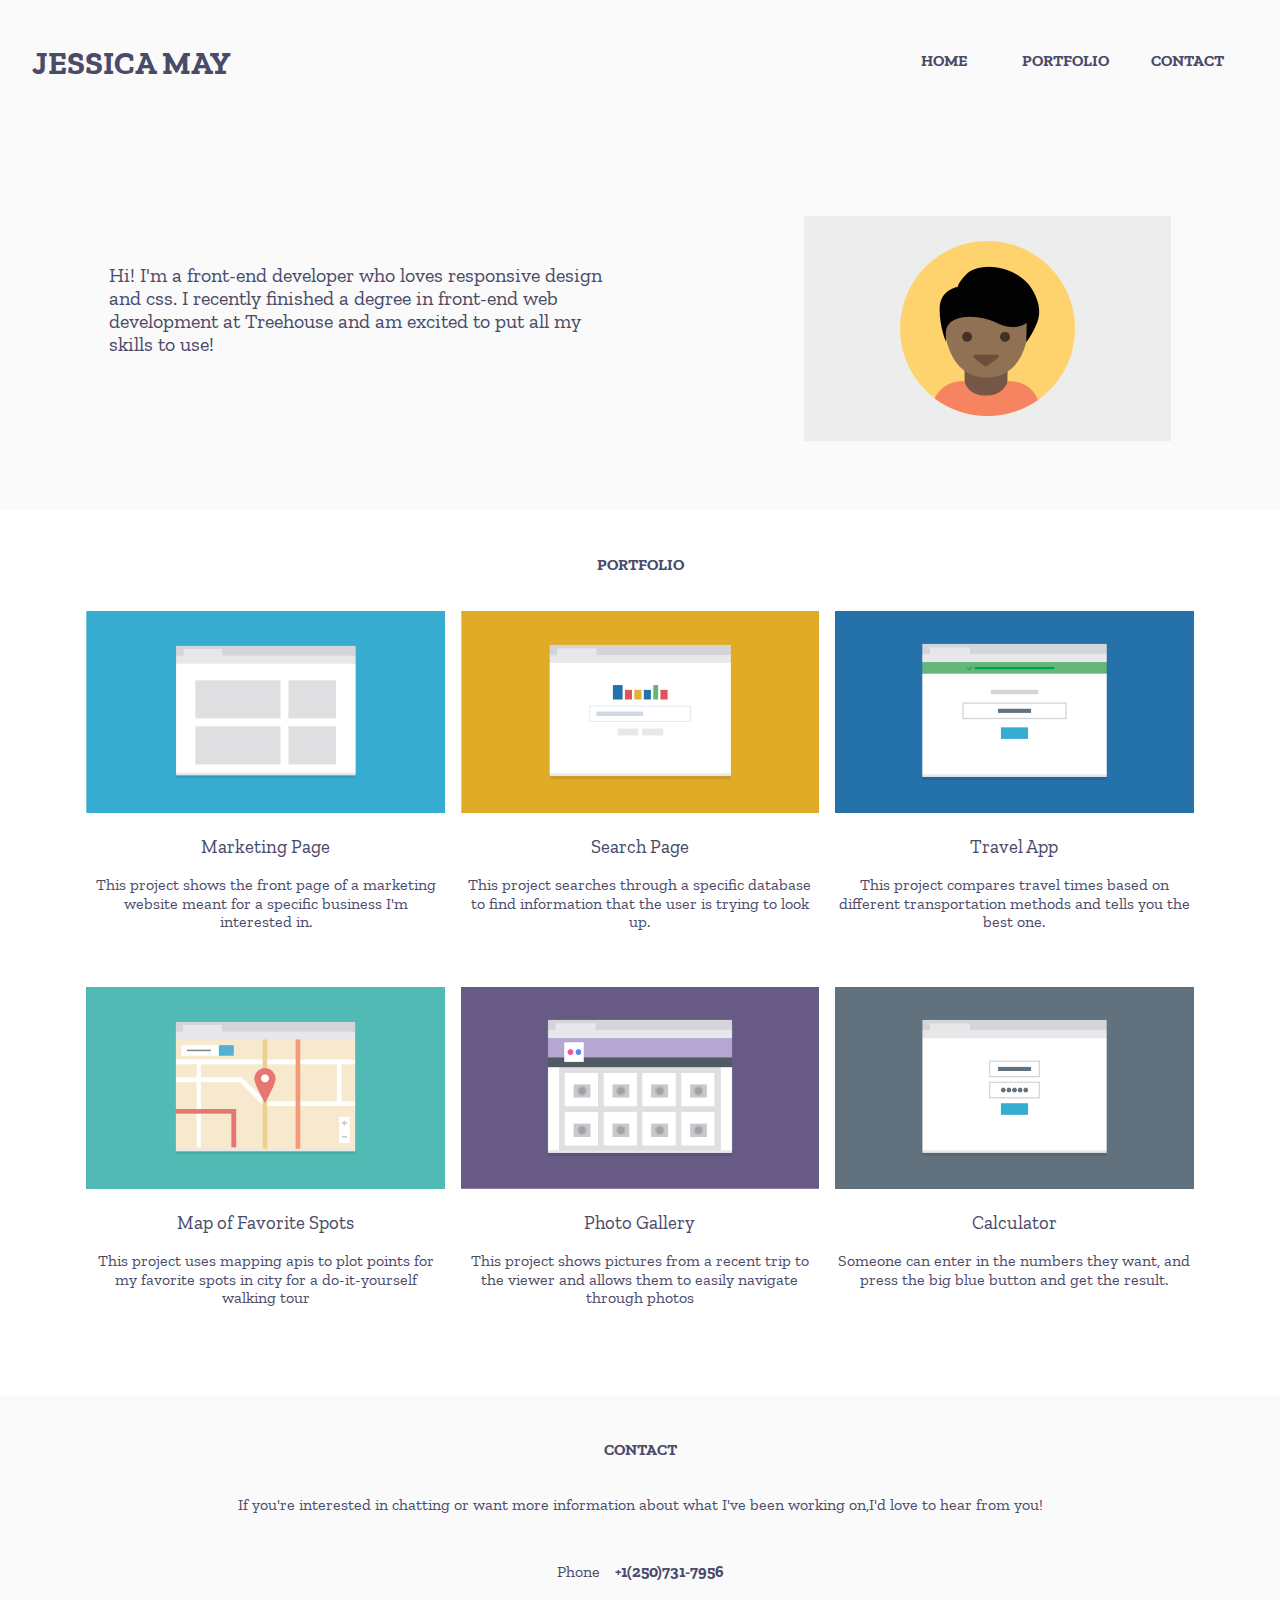
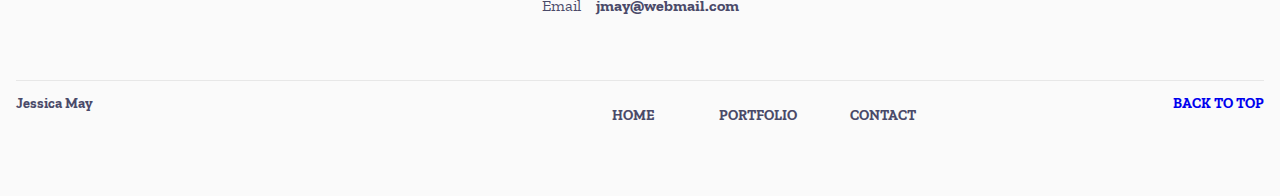
==== index.html @ b10a7ce7 "updated" ====
<!doctype html>
<html lang="en">
  <head>
    <title>Jessica's Portfolio</title>


    <meta charset="UTF-8" />
      <meta name="viewport" content="width=device-width,initial-scale=1" />

  <link rel="stylesheet" href="css/styles.css">
  <link rel="stylesheet" type="text/css" href="css/normalize.css" />
  <link rel="stylesheet" href="styles.css">
  <link rel="preconnect" href="https://fonts.gstatic.com">
  <link href="https://fonts.googleapis.com/css2?family=Zilla+Slab:wght@300&display=swap" rel="stylesheet">

</head>

<body>
      <header class="main-header">
    <h1 class="name">JESSICA MAY</h1>

    <nav>
      <ul class="nav">
        <li><a href="#">HOME</a></li>
        <li><a href="#portfolio">PORTFOLIO</a></li>
        <li><a href="#contact">CONTACT</a></li>
          </ul>
      </nav>


<section class="bio">
    <div class="image-container">
            <img src="images/responsive-layout-profile.png" class="profile-image" alt="profile">
</div>

      <p>Hi! I'm a front-end developer who loves responsive design
      and css. I recently finished a degree in front-end web development at
      Treehouse and am excited to put all my skills to use! </p>
</section>
</header>


<main id="portfolio">
      <h2>Portfolio</h2>


        <section>
          <img src="images/portfolio-1.png" alt="MockPhoto">
          <h3>Marketing Page</h3>
          <p>This project shows the front page of a marketing website meant
          for a specific business I'm interested in.
          </p>
        </section>

          <section>
          <img src="images/portfolio-2.png" alt="MockPhoto" class="portfolio2">
          <h3>Search Page</h3>
          <p>This project searches through a specific database to find information
            that the user is trying to look up.
          </p>
            </section>

          <section>
          <img src="images/portfolio-3.png" alt="MockPhoto" class="portfolio3">
          <h3>Travel App</h3>
          <p> This project compares travel times based on different transportation
            methods and tells you the best one.</p>
              </section>

          <section>
          <img src="images/portfolio-4.png" alt="MockPhoto" class="portfolio4">
          <h3>Map of Favorite Spots</h3>
          <p>This project uses mapping apis to plot points for my favorite spots in
            city for a do-it-yourself walking tour
          </p>
            </section>

            <section>
          <img src="images/portfolio-5.png" alt="MockPhoto" class="portfolio5">
          <h3>Photo Gallery</h3>
          <p>This project shows pictures from a recent trip to the viewer and allows
            them to easily navigate through photos</p>
              </section>


          <section>
          <img src="images/portfolio-6.png" alt="MockPhoto" class="portfolio6">
          <h3>Calculator</h3>
          <p>Someone can enter in the numbers they want, and press the big blue button
          and get the result.</p>
  </section>

</main>



<section id="contact">
  <h2>Contact</h2>
  <p>If you're interested in chatting or want more information about what I've
  been working on,I'd love to hear from you!</p>
  <ul class="contact">
    <li><span>Phone</span> +1(250)731-7956</li>
    <li><span>Email</span> jmay@webmail.com</li>
  </ul>
</section>

    <footer>
      <p>Jessica May</p>
      <nav>
        <ul class="nav2">
          <li><a href="#">HOME</a></li>
          <li><a href="#portfolio">PORTFOLIO</a></li>
          <li><a href="#contact">CONTACT</a></li>
            </ul>
        </nav>

      <p><a href="#top">Back to Top</a>
    </p>
  </footer>
  </body>
  </html>
---- css/styles.css ----
/* Base Styles / Mobile View */

*	{box-sizing: border-box;
	font-family: 'Zilla Slab', serif;
}

body {
	margin: auto;
  max-width: 100%;
	padding: 1.5rem 0 1.5rem 0;
	background: #fafafa;
	font-family: 'Zilla Slab', serif;
	color: #4a4a69;
	text-align: center;
}

a {
	text-decoration: none;
}

h1 {
	font-weight: bold;
}

h2 {
	padding-bottom: 1.5rem;
	text-transform: uppercase;
	font-size: 1rem;
}

h3 {
	font-weight: normal;
}

profile-image {
	max-width: 100%;
}

img		{
		max-width: 100%;
}

header {
	padding: 0 1rem 0 1rem;
}

nav ul {
	padding-left: 0;
	list-style: none;
}

nav li {
	margin-bottom: 6px;
	padding: 12px 0 12px 0;
	background: #fff;
	text-align: center;
	text-transform: uppercase;
	font-weight: bold;
}

nav a {
	color: #4a4a69;
}

.bio {

	text-align: center;
}

.bio img {
	max-width: 100%;
	align: center;
	padding-left: 1rem;
	padding-right: 1rem;
}

#portfolio {
	padding: 2rem 1rem 2rem 1rem;
	background: #fff;

}

#contact {
	padding: 2rem 1rem 2rem 1rem;
}

#contact ul {
	padding-left: 0;
	list-style: none;
}

#contact li {
	margin-bottom: 1rem;
	font-weight: bold;
}

#contact li span {
	padding-right: 12px;
	font-weight: normal;
}

footer {
	margin: 1rem;
	display: flex;
	justify-content: space-between;
	border-top: 1px solid #e7e7e7;
	font-size: .9rem;
	font-weight: bold;
}

footer a {
	text-transform: uppercase;
}

/* Tablet View */

@media (min-width: 768px) {

	header {
		padding: 0 2rem 0 2rem;
	}

	nav header	{
		padding: 2rem 2rem 2rem 2rem;
	}

	nav ul {
		display: flex;
		justify-content: center;
	}

	nav li {
		flex-basis: 20%;
		background: transparent;
	}

	.bio {

		display: flex;
		padding: 2rem 1rem 2rem 1rem;
		flex-direction: row-reverse;
		justify-content: space-between;
		text-align: left;
		font-size: 1.25rem;
	}

	.bio p {
		width: 50%;
			margin-top: 6rem;
		padding: 2rem 1rem 2rem 1rem;

	}

	.bio img {
		max-width: 100%%;
		margin: auto;
	padding: 2rem 1rem 2rem 1rem;

	}

	.image-container		{
										text-align: right;
										max-width: 450px;
										margin-top: 3rem;
										bottom-padding: 3rem;
	}

	#portfolio {
		display: flex;
		flex-wrap: wrap;
		justify-content: center;
	}

	#portfolio h2 {
		flex-basis: 100%;
	}

	#portfolio section {
		flex-basis: 48%;
		padding-bottom: 2.5rem;
		padding-right: .5rem;
	}

	#portfolio section:nth-of-type(even) {
		padding-right: 0;
		padding-left: .5rem;
	}

	#contact p {
		width: 65%;
		margin: 0 auto;
		padding-bottom: 2rem;
	}
}



@media (min-width: 1024px) {

	header {
		display: flex;
		flex-wrap: wrap;
		justify-content: space-between;
	}

	nav header	{
		padding: 2rem 2rem 2rem 2rem;
	}

	header h1, nav {
		flex-basis: 50%;
	}

	header h1 {
		text-align: left;
	}

	nav ul {
		justify-content: flex-end;
	}

	.bio {
		width: 90%;
		margin: 0 auto;
		padding-left: 0;
		padding-right: 0;
	}

	bio p	{
				max-width: 40%;
				margin-top: 6rem;
	}

	bio img
	{
		text-align: right;
	}

body	{

				display: flex;
				min-height: 100vh;
				flex-direction: column;
				width: 100vw;
				margin: 0 auto;
}

	#portfolio section, #portfolio section:nth-of-type(even) {
		flex-basis: 30%;
		padding-right: .5rem;
		padding-left: .5rem;
	}

.nav2	{
	text-align: right;
	flex: 1;    /* same as flex-grow: 1; */
	}


nav2 ul {
	display: flex;
	padding-left: 0;
	list-style: none;
}

nav2 li {
	margin-bottom: 6px;
	padding: 12px 0 12px 0;
	background: #fff;
	text-align: right;
	text-transform: uppercase;
	font-weight: bold;
}

/*help with the button and alignment of nav bar*/
#top 	{
					display: none;
}
}
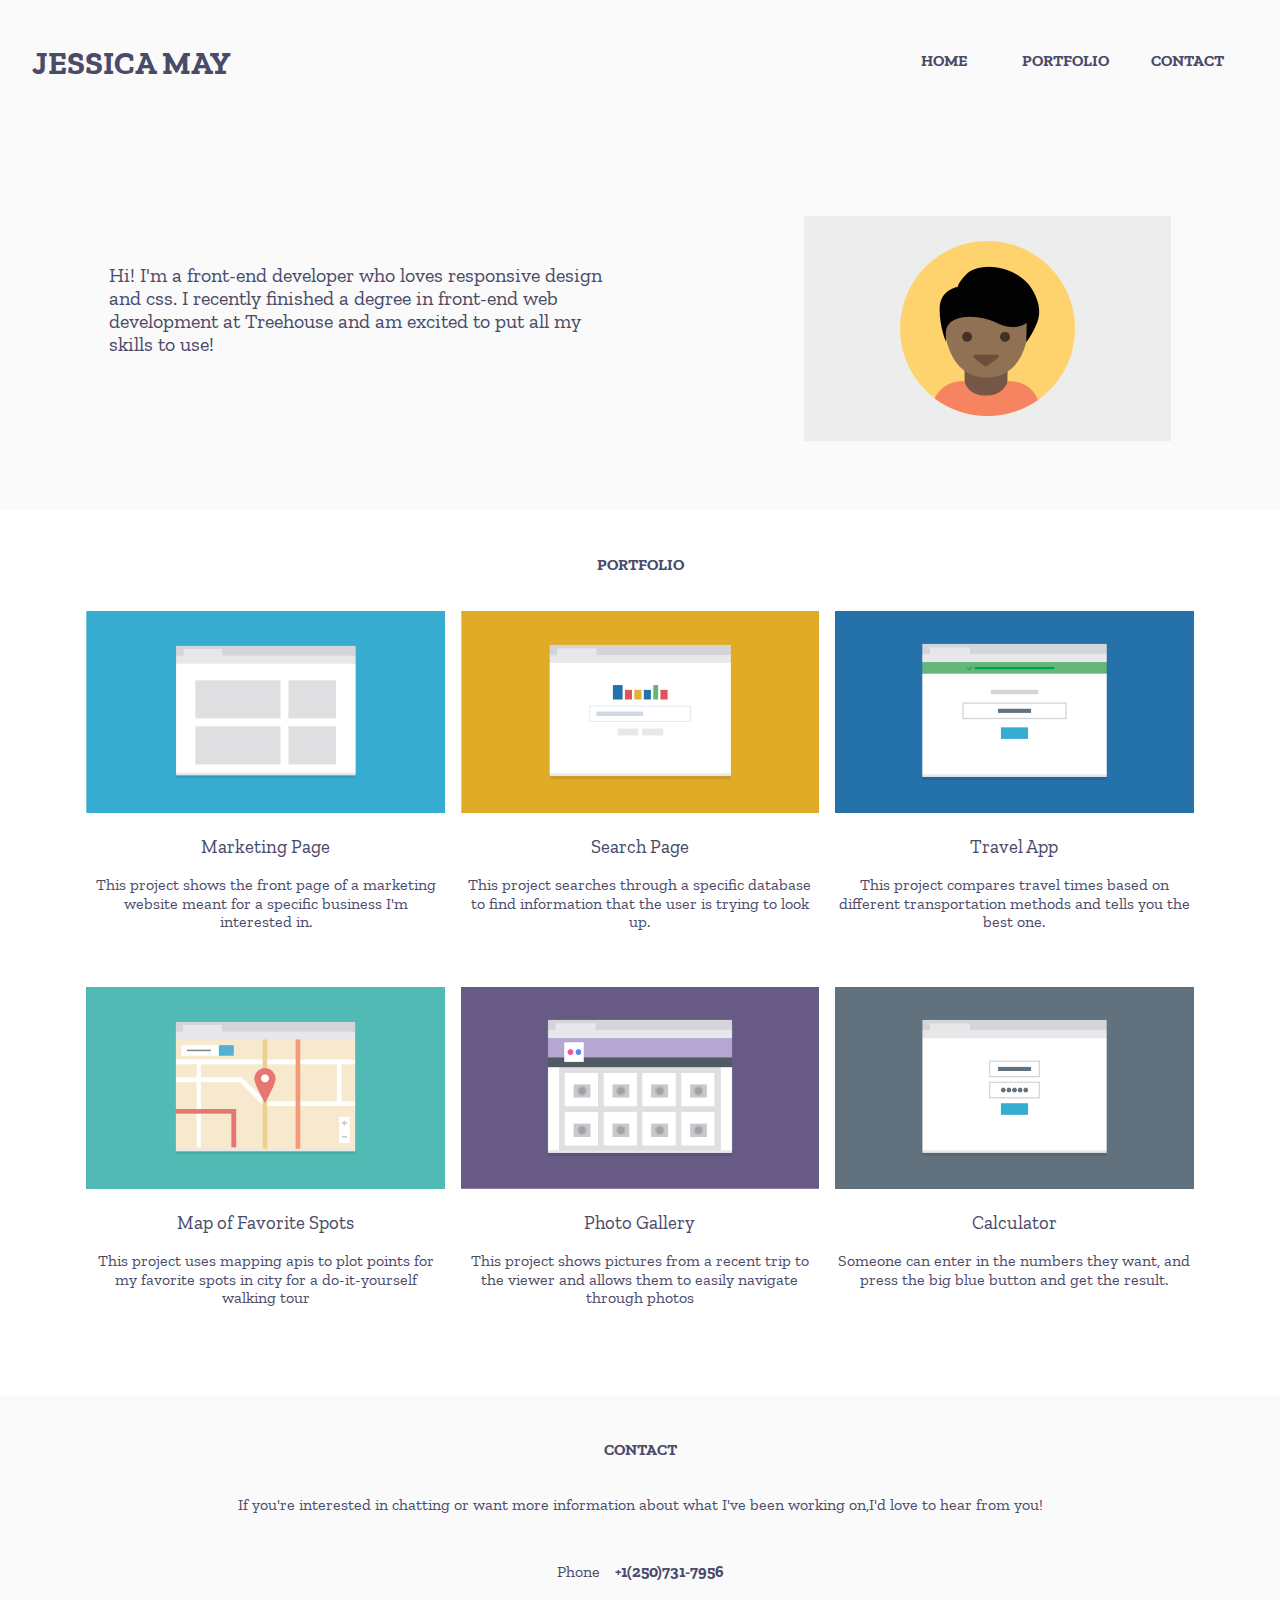
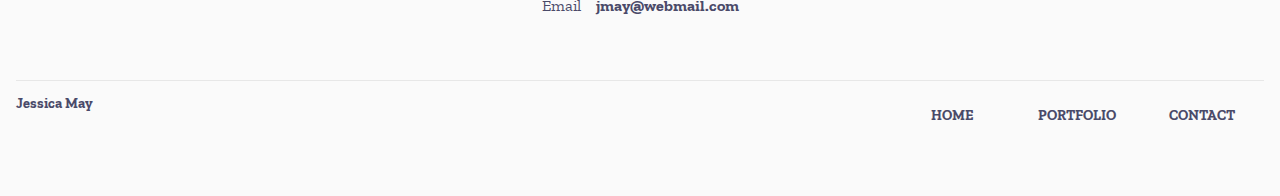
==== commit 61adff45: "Update index.html" ====
--- a/index.html
+++ b/index.html
@@ -114,7 +114,7 @@
             </ul>
         </nav>
 
-      <p><a href="#top">Back to Top</a>
+      <p id="top"><a href="#top">Back to Top</a>
     </p>
   </footer>
   </body>
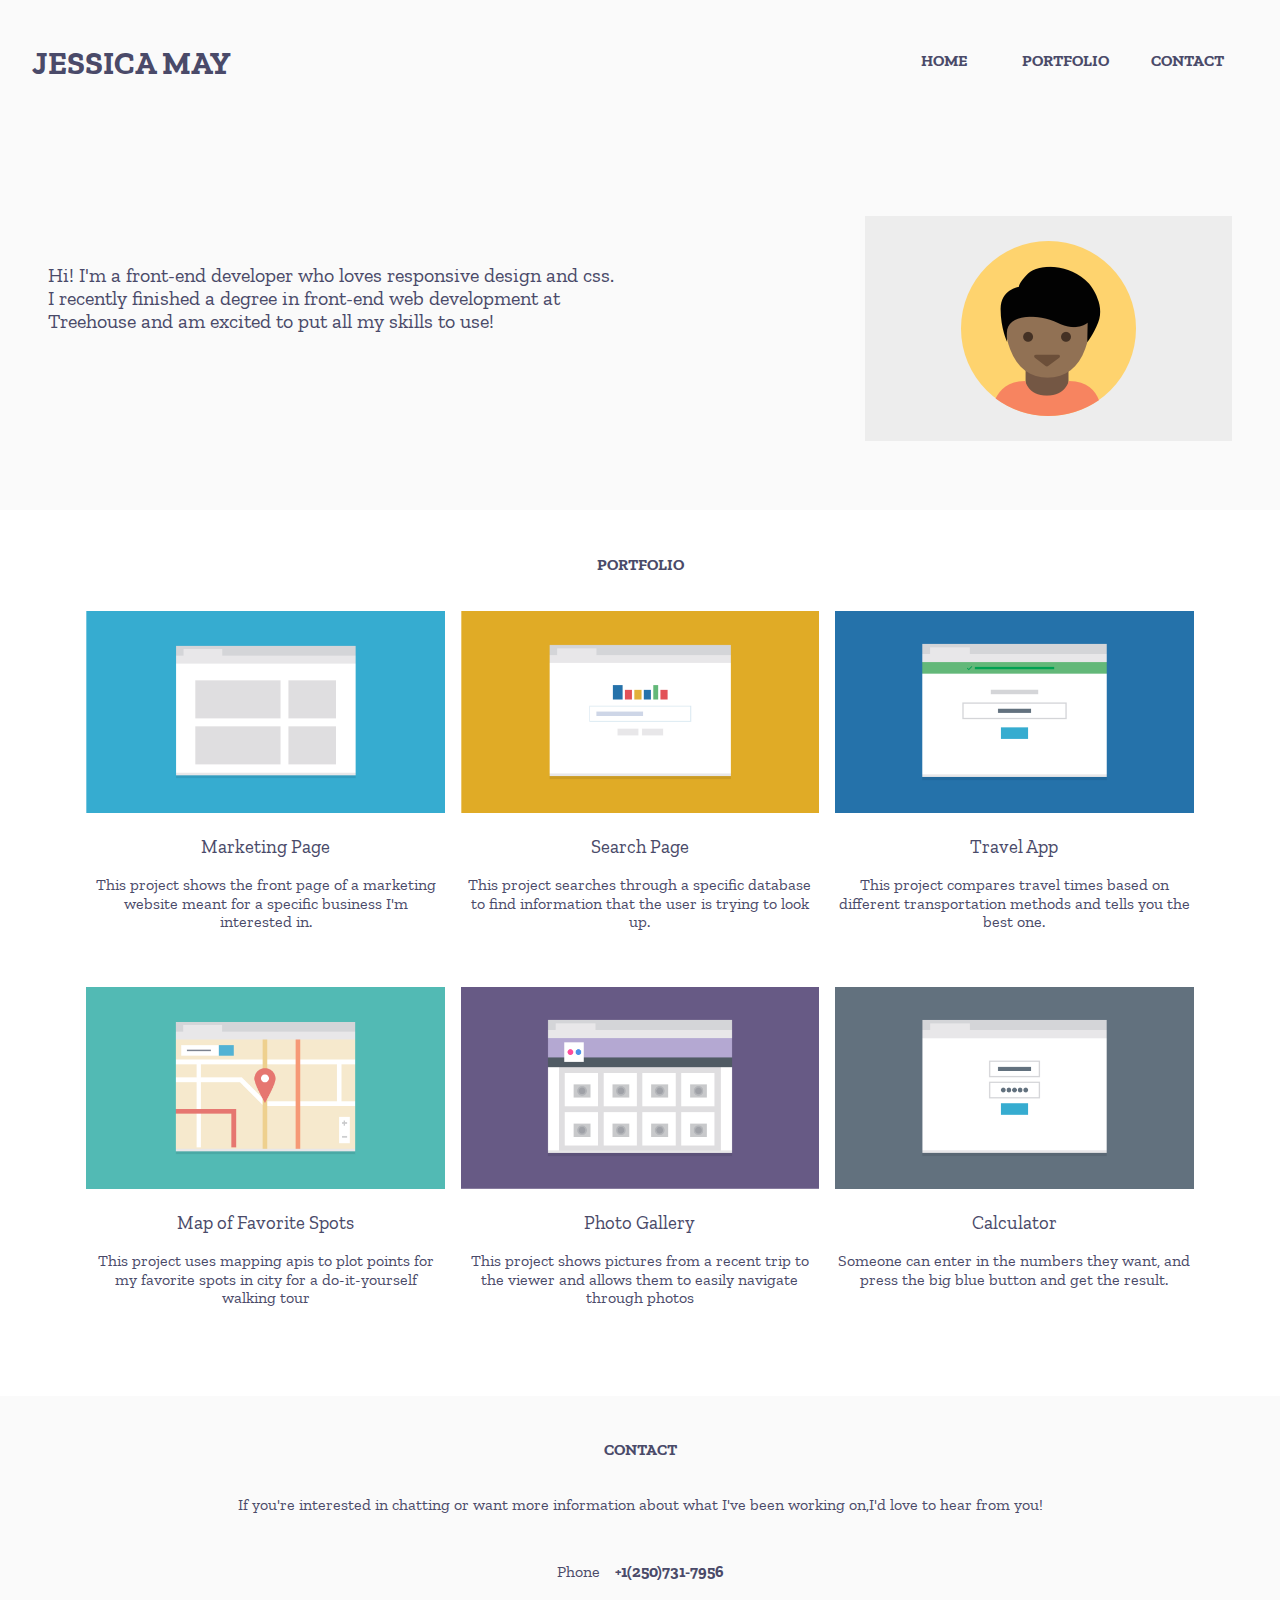
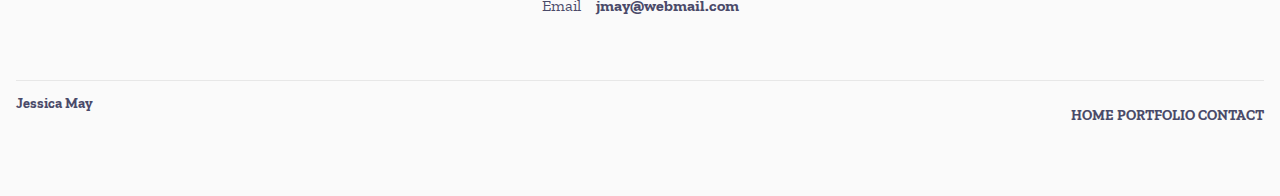
==== commit 03e3072f: "Updated" ====
--- a/index.html
+++ b/index.html
@@ -1,6 +1,7 @@
 <!doctype html>
 <html lang="en">
   <head>
+    <p id="top"></p>
     <title>Jessica's Portfolio</title>
 
 
--- a/css/styles.css
+++ b/css/styles.css
@@ -108,6 +108,10 @@
 	font-weight: bold;
 }
 
+.nav2 {
+	display: none;
+}
+
 footer a {
 	text-transform: uppercase;
 }
@@ -191,6 +195,17 @@
 		margin: 0 auto;
 		padding-bottom: 2rem;
 	}
+
+	#top {
+			display: none;
+		}
+
+		.nav2 {
+			display: block;
+		}
+		footer li {
+				display: inline-block;
+			}
 }
 
 
@@ -220,7 +235,6 @@
 	}
 
 	.bio {
-		width: 90%;
 		margin: 0 auto;
 		padding-left: 0;
 		padding-right: 0;
@@ -228,6 +242,7 @@
 
 	bio p	{
 				max-width: 40%;
+				padding-left: 0;
 				margin-top: 6rem;
 	}
 
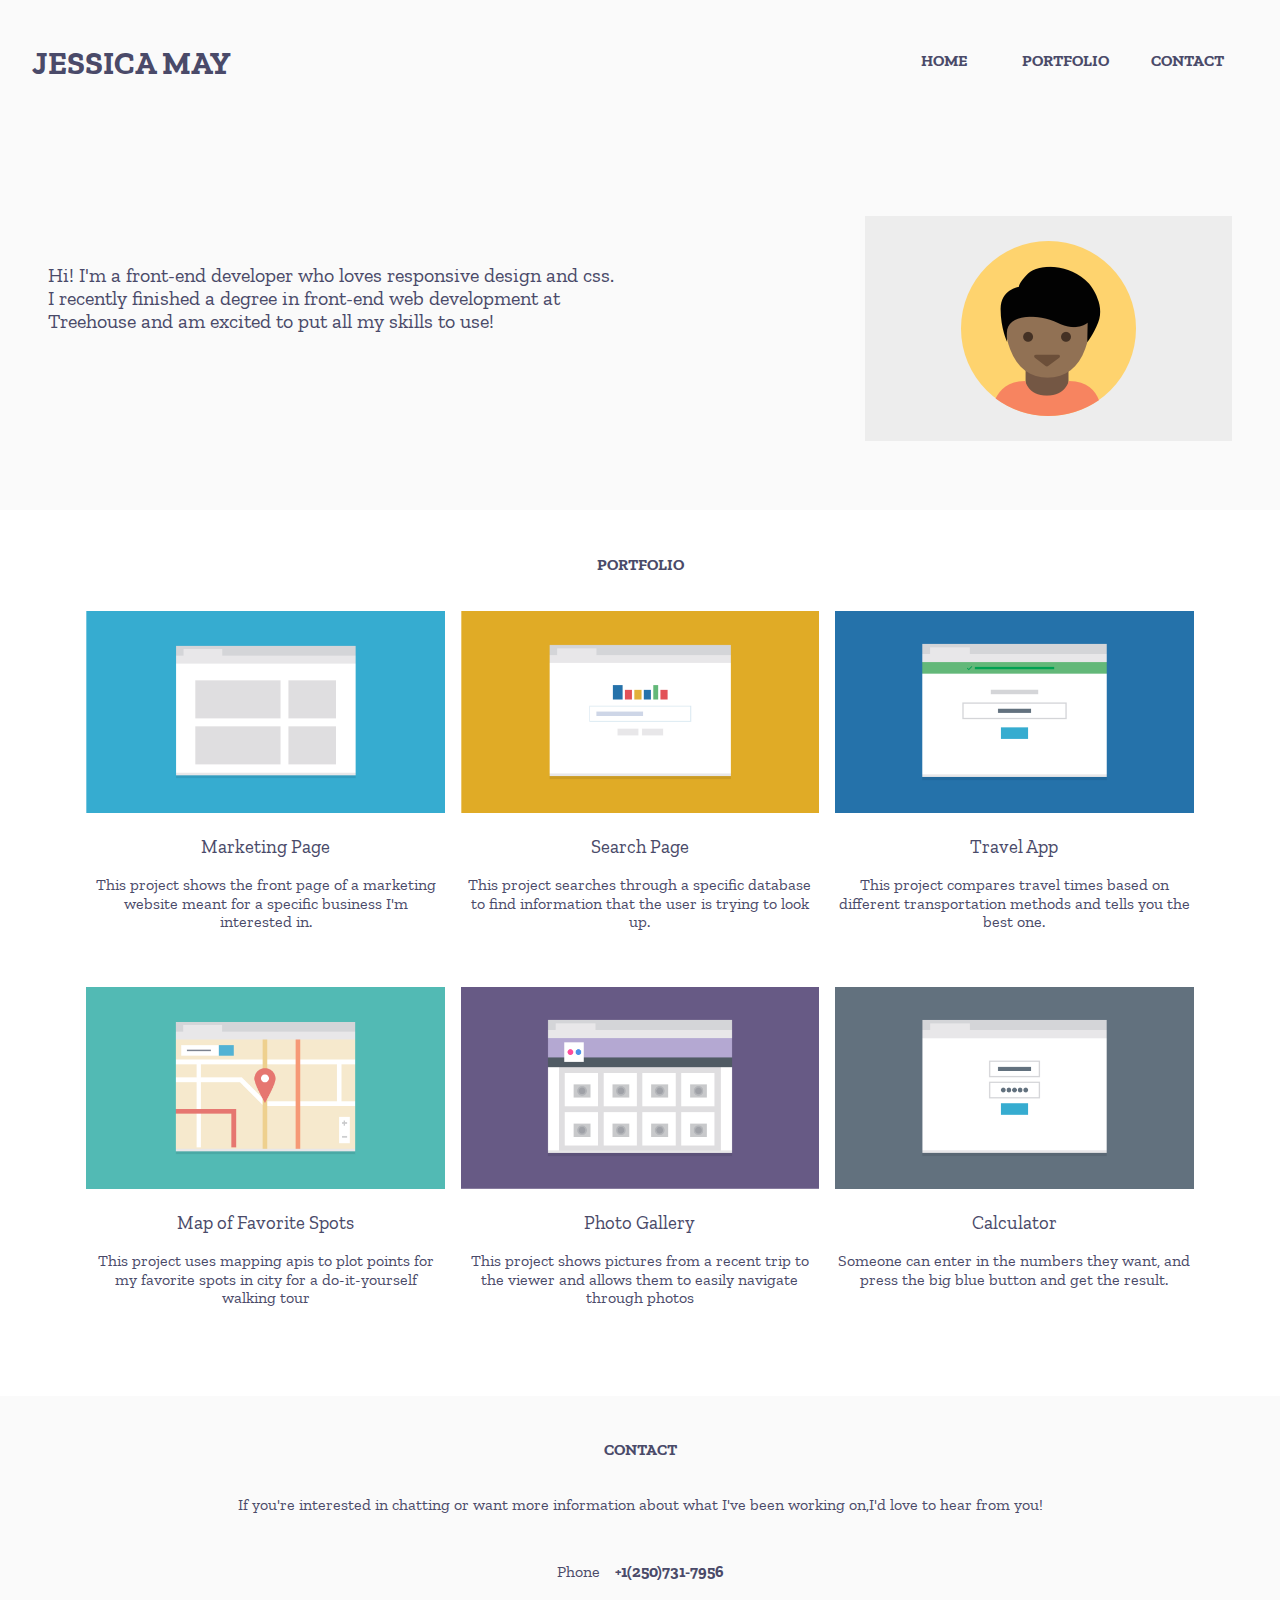
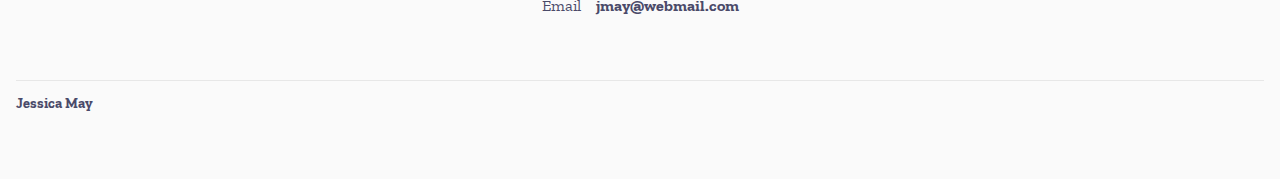
==== commit d9d0a96d: "updated" ====
--- a/index.html
+++ b/index.html
@@ -1,12 +1,11 @@
 <!doctype html>
 <html lang="en">
   <head>
-    <p id="top"></p>
-    <title>Jessica's Portfolio</title>
+      <title>Jessica's Portfolio</title>
 
+        <meta charset="UTF-8" />
 
-    <meta charset="UTF-8" />
-      <meta name="viewport" content="width=device-width,initial-scale=1" />
+        <meta name="viewport" content="width=device-width,initial-scale=1" />
 
   <link rel="stylesheet" href="css/styles.css">
   <link rel="stylesheet" type="text/css" href="css/normalize.css" />
@@ -15,10 +14,10 @@
   <link href="https://fonts.googleapis.com/css2?family=Zilla+Slab:wght@300&display=swap" rel="stylesheet">
 
 </head>
+<body>
 
-<body>
       <header class="main-header">
-    <h1 class="name">JESSICA MAY</h1>
+    <h1 id="top" class="name">JESSICA MAY</h1>
 
     <nav>
       <ul class="nav">
@@ -108,15 +107,15 @@
     <footer>
       <p>Jessica May</p>
       <nav>
-        <ul class="nav2">
+        <ul class="navi2" id="navi2">
           <li><a href="#">HOME</a></li>
           <li><a href="#portfolio">PORTFOLIO</a></li>
           <li><a href="#contact">CONTACT</a></li>
             </ul>
         </nav>
 
-      <p id="top"><a href="#top">Back to Top</a>
-    </p>
+    <p><a href="#top" id="top">Back to Top</a></p>
+
   </footer>
   </body>
   </html>
--- a/css/styles.css
+++ b/css/styles.css
@@ -69,7 +69,6 @@
 
 .bio img {
 	max-width: 100%;
-	align: center;
 	padding-left: 1rem;
 	padding-right: 1rem;
 }
@@ -108,7 +107,7 @@
 	font-weight: bold;
 }
 
-.nav2 {
+nav2 {
 	display: none;
 }
 
@@ -156,17 +155,14 @@
 	}
 
 	.bio img {
-		max-width: 100%%;
 		margin: auto;
-	padding: 2rem 1rem 2rem 1rem;
-
+		padding: 2rem 1rem 2rem 1rem;
 	}
 
 	.image-container		{
 										text-align: right;
 										max-width: 450px;
 										margin-top: 3rem;
-										bottom-padding: 3rem;
 	}
 
 	#portfolio {
@@ -196,16 +192,17 @@
 		padding-bottom: 2rem;
 	}
 
-	#top {
-			display: none;
-		}
-
-		.nav2 {
+		ul nav2 {
 			display: block;
 		}
-		footer li {
-				display: inline-block;
-			}
+		footer a	{
+				display: none;
+		}
+		footer nav	{
+				display: block;
+		}
+
+
 }
 
 
@@ -266,8 +263,9 @@
 		padding-left: .5rem;
 	}
 
-.nav2	{
+nav2	{
 	text-align: right;
+	display: block;
 	flex: 1;    /* same as flex-grow: 1; */
 	}
 
@@ -288,7 +286,9 @@
 }
 
 /*help with the button and alignment of nav bar*/
-#top 	{
-					display: none;
-}
-}
+
+}
+
+
+/*Fix button issue------*/
+<p><a href="#">Back to Top</a></p>
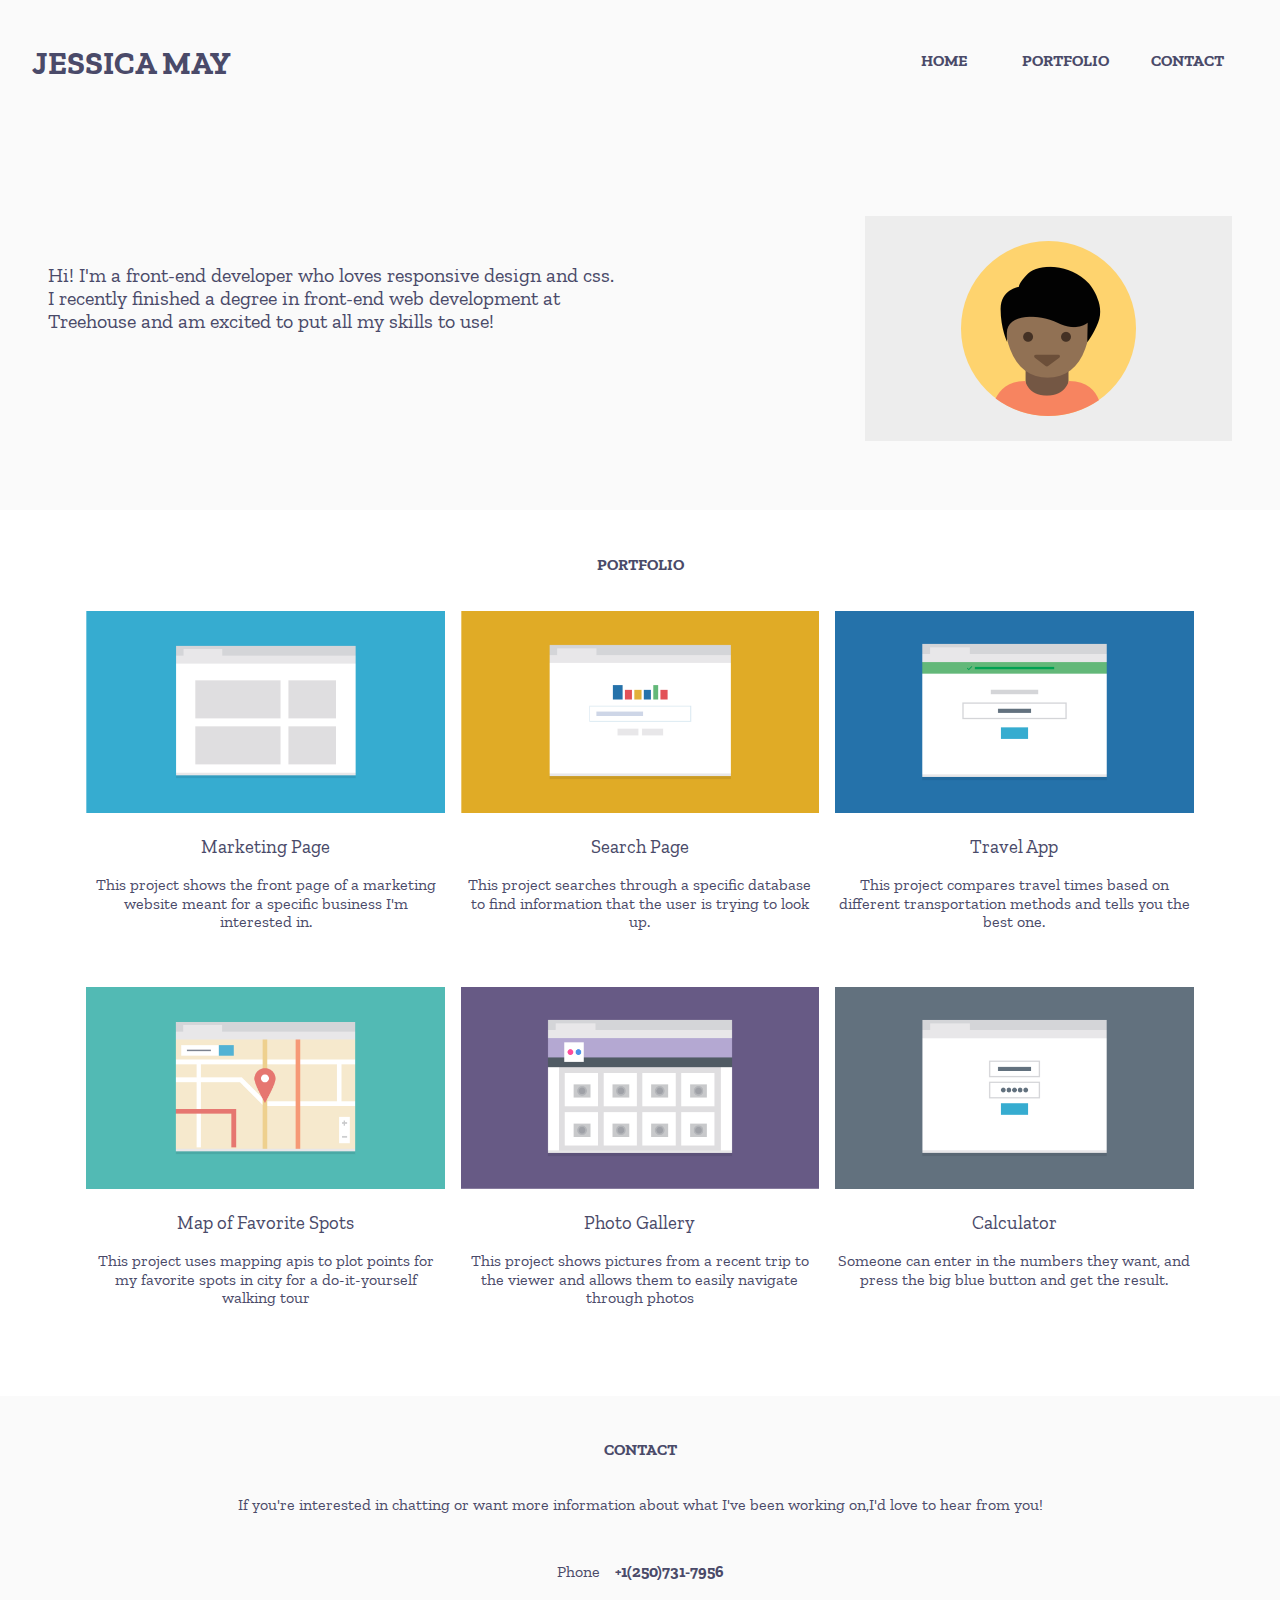
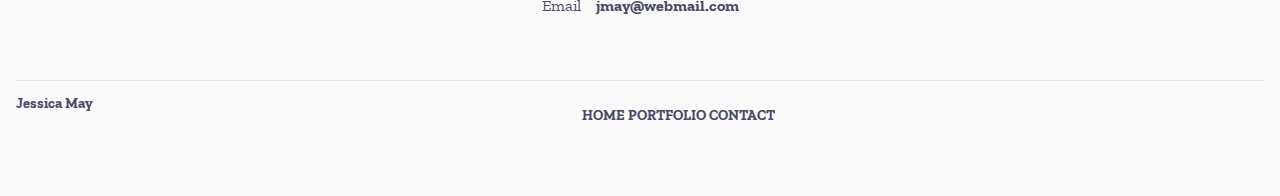
==== commit ad3b8410: "update" ====
--- a/index.html
+++ b/index.html
@@ -107,14 +107,14 @@
     <footer>
       <p>Jessica May</p>
       <nav>
-        <ul class="navi2" id="navi2">
+        <ul class="nav2" id="nav2">
           <li><a href="#">HOME</a></li>
           <li><a href="#portfolio">PORTFOLIO</a></li>
           <li><a href="#contact">CONTACT</a></li>
             </ul>
         </nav>
 
-    <p><a href="#top" id="top">Back to Top</a></p>
+    <p><a href="#top" class="top">Back to Top</a></p>
 
   </footer>
   </body>
--- a/css/styles.css
+++ b/css/styles.css
@@ -107,7 +107,7 @@
 	font-weight: bold;
 }
 
-nav2 {
+.nav2 {
 	display: none;
 }
 
@@ -191,15 +191,17 @@
 		margin: 0 auto;
 		padding-bottom: 2rem;
 	}
-
-		ul nav2 {
+footer	{
+	display: flex;
+}
+		.nav2 {
 			display: block;
 		}
-		footer a	{
+		.nav2 li	{
+			display: inline-block;
+		}
+		.top	{
 				display: none;
-		}
-		footer nav	{
-				display: block;
 		}
 
 
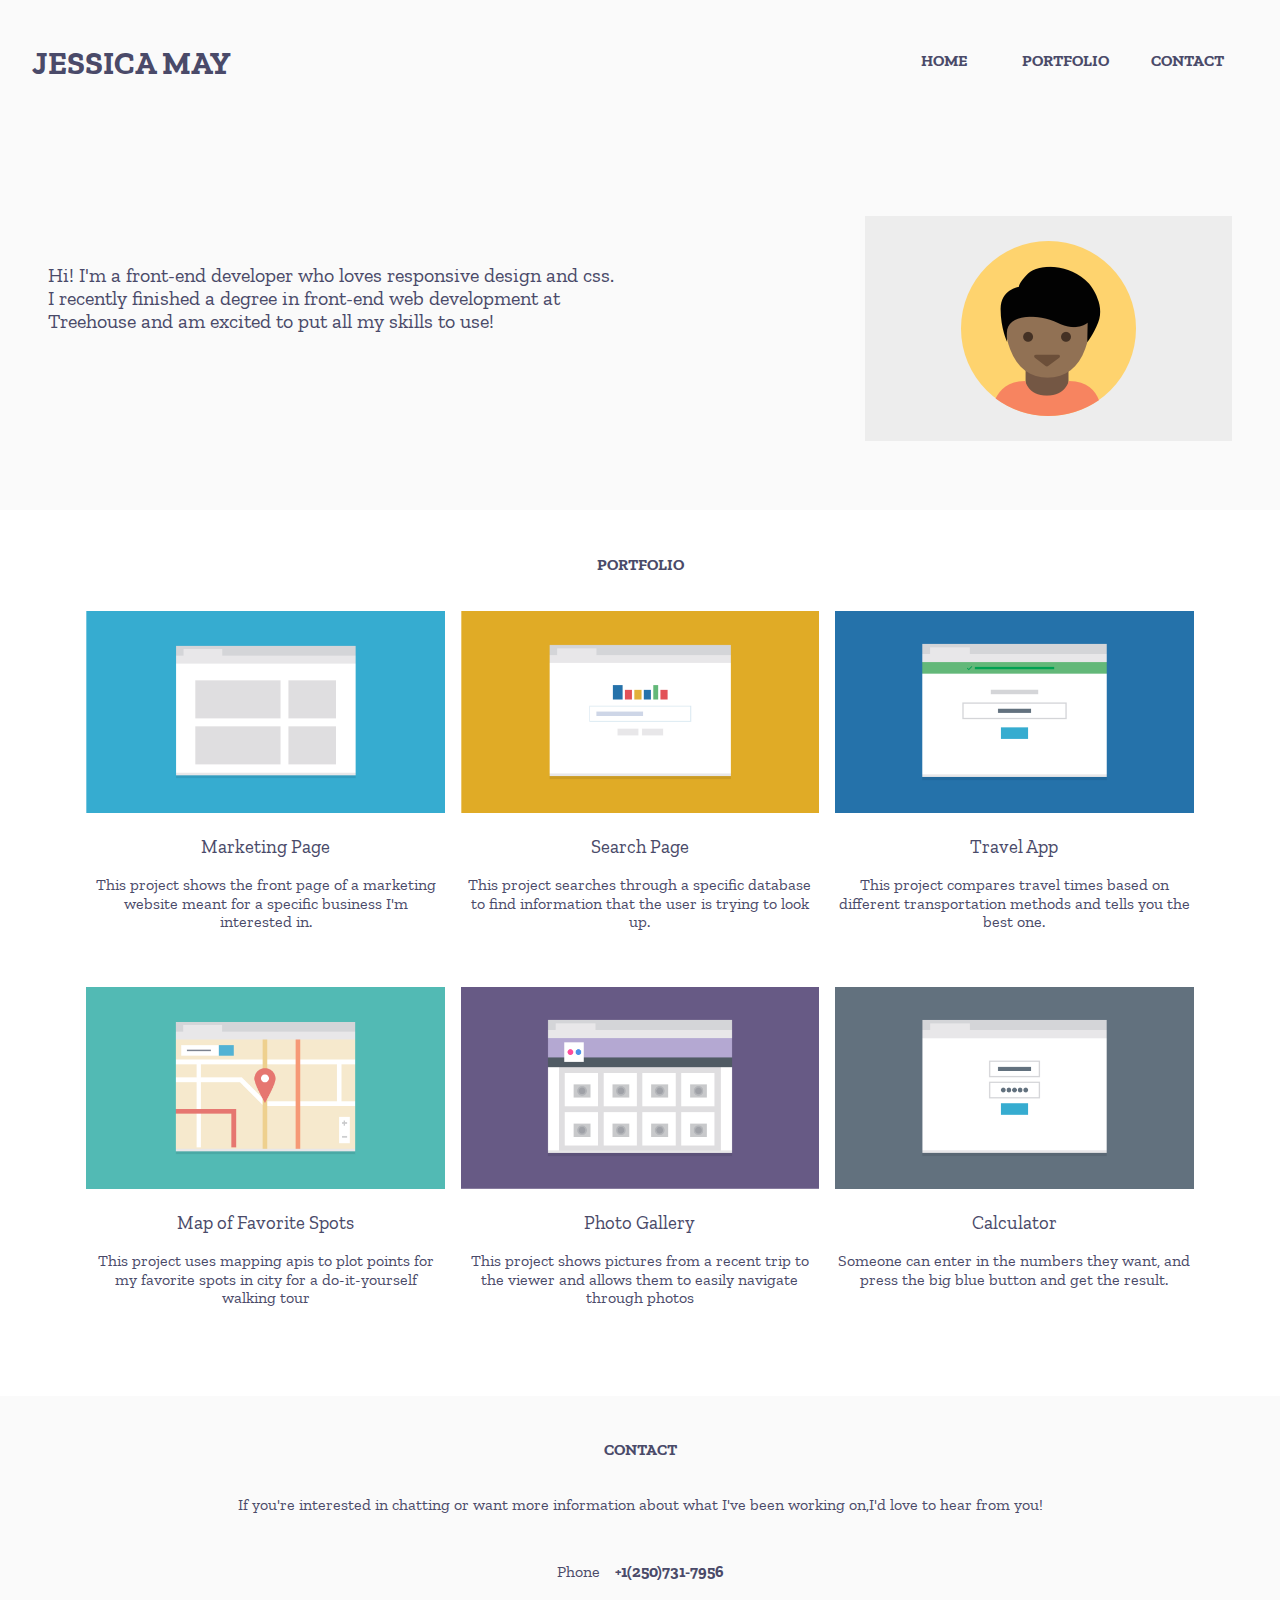
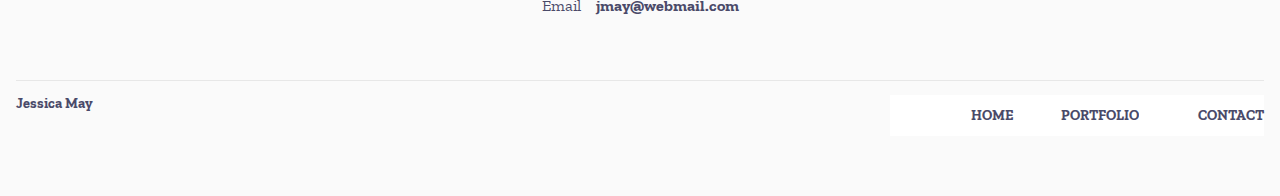
==== commit c33f941f: "updated" ====
--- a/index.html
+++ b/index.html
@@ -114,7 +114,7 @@
             </ul>
         </nav>
 
-    <p><a href="#top" class="top">Back to Top</a></p>
+    <p class="top"><a href="#top">Back to Top</a></p>
 
   </footer>
   </body>
--- a/css/styles.css
+++ b/css/styles.css
@@ -265,20 +265,20 @@
 		padding-left: .5rem;
 	}
 
-nav2	{
+.nav2	{
 	text-align: right;
-	display: block;
+	display: flex;
 	flex: 1;    /* same as flex-grow: 1; */
 	}
 
 
-nav2 ul {
+.nav2 ul {
 	display: flex;
 	padding-left: 0;
 	list-style: none;
 }
 
-nav2 li {
+.nav2 li {
 	margin-bottom: 6px;
 	padding: 12px 0 12px 0;
 	background: #fff;
@@ -287,10 +287,4 @@
 	font-weight: bold;
 }
 
-/*help with the button and alignment of nav bar*/
-
-}
-
-
-/*Fix button issue------*/
-<p><a href="#">Back to Top</a></p>
+}
